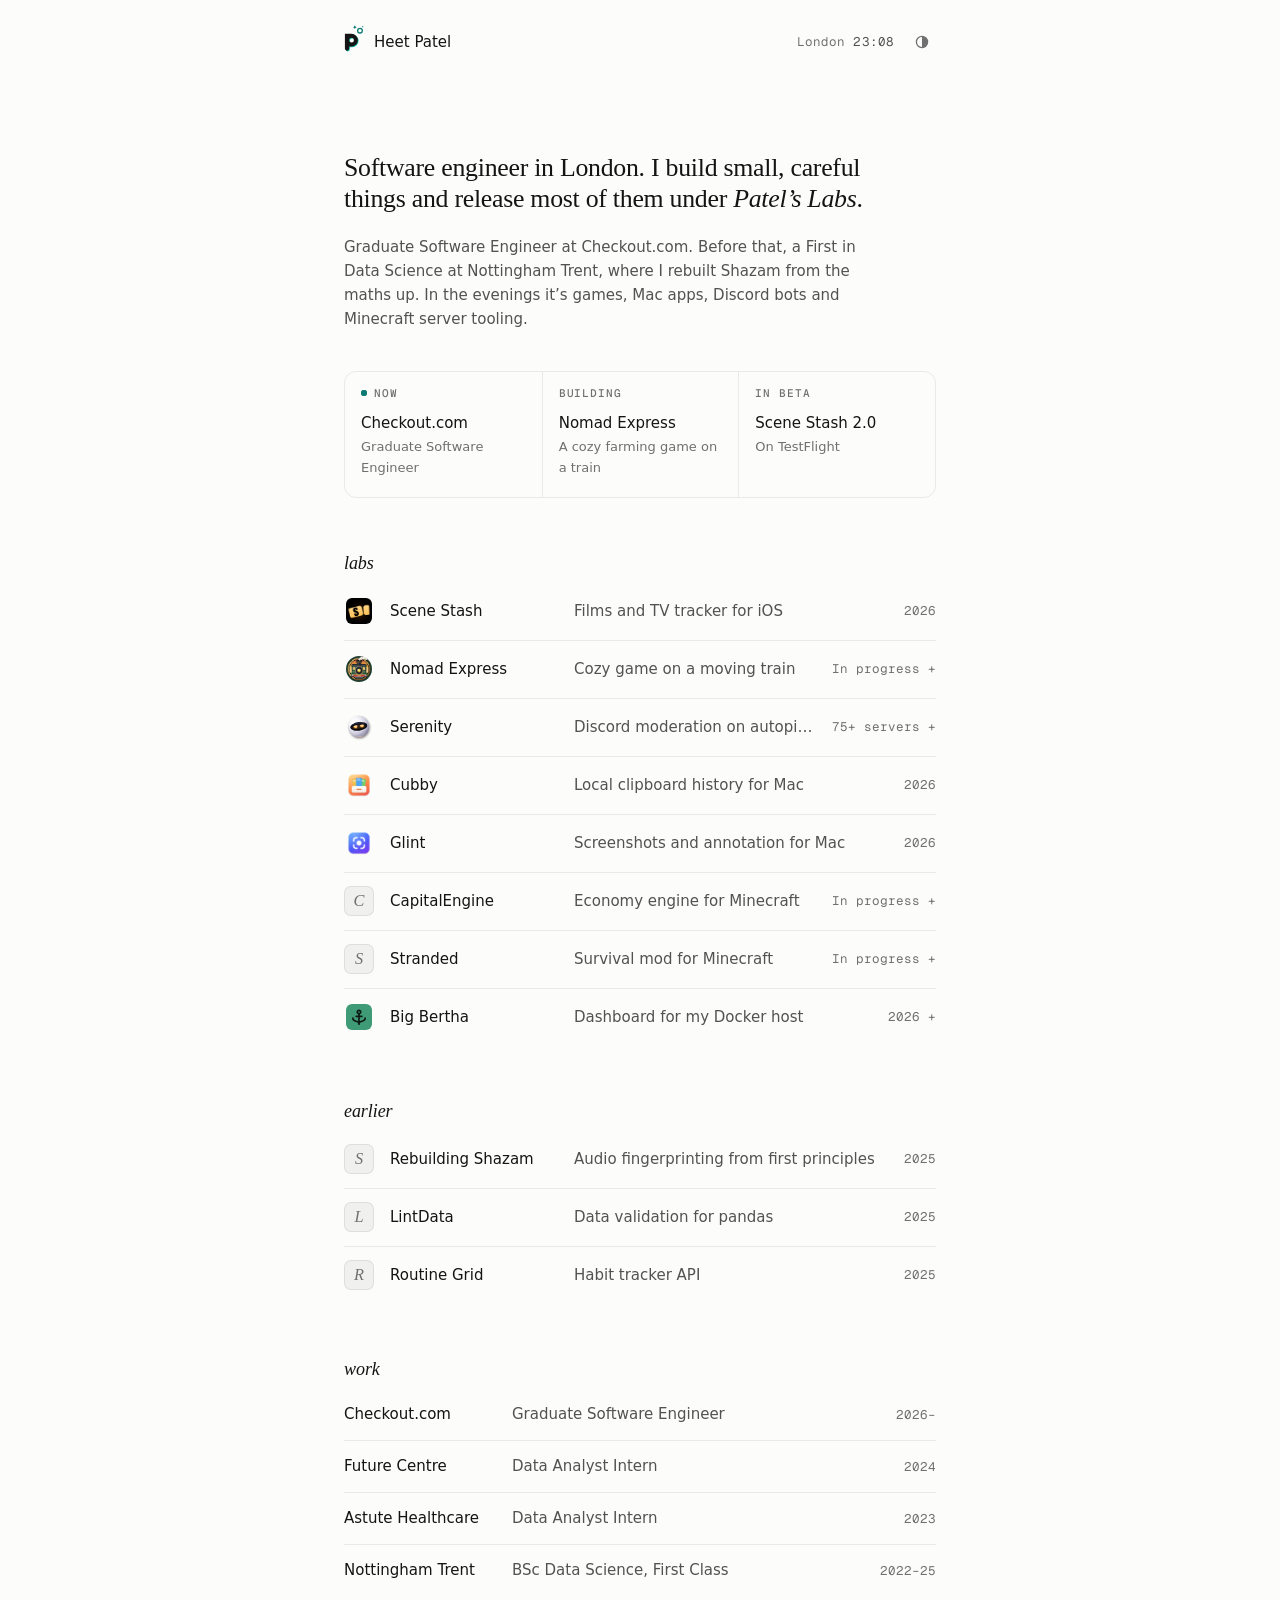
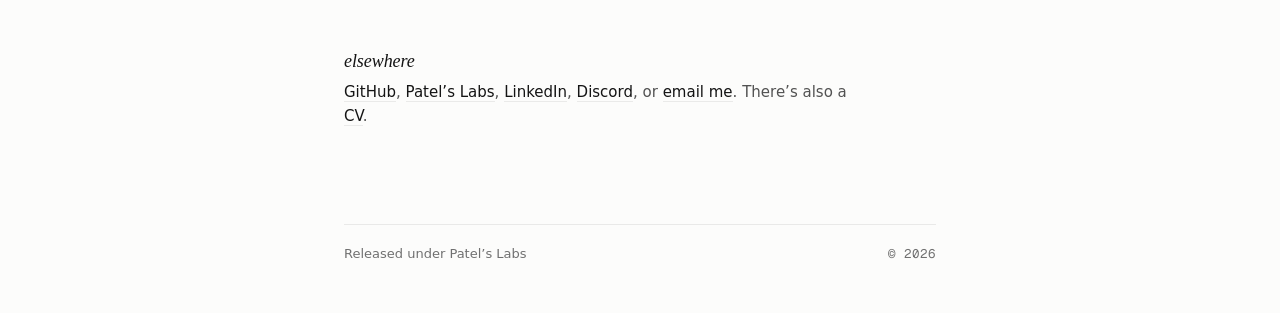
==== index.html @ 7ab48554 "Initial site: new patelheet.com design" ====
<!doctype html>
<html lang="en">
<head>
  <meta charset="utf-8">
  <meta name="viewport" content="width=device-width, initial-scale=1">
  <title>Heet Patel</title>
  <meta name="description" content="Heet Patel is a software engineer in London. Graduate Software Engineer at Checkout.com; releases side projects under Patel's Labs.">
  <meta name="color-scheme" content="dark light">
  <meta name="theme-color" content="#0B0B0C" media="(prefers-color-scheme: dark)">
  <meta name="theme-color" content="#FCFCFB" media="(prefers-color-scheme: light)">
  <meta property="og:title" content="Heet Patel">
  <meta property="og:description" content="Software engineer in London. Side projects released under Patel's Labs.">
  <meta property="og:image" content="https://patelheet.com/assets/brand/og-image.png">
  <meta property="og:url" content="https://patelheet.com/">
  <meta name="twitter:card" content="summary_large_image">
  <link rel="icon" href="/assets/brand/favicon.svg" type="image/svg+xml">
  <link rel="icon" href="/assets/brand/favicon.ico" sizes="any">
  <link rel="apple-touch-icon" href="/assets/brand/apple-touch-icon.png">
  <link rel="preconnect" href="https://fonts.googleapis.com">
  <link rel="preconnect" href="https://fonts.gstatic.com" crossorigin>
  <link rel="stylesheet" href="https://fonts.googleapis.com/css2?family=Geist+Mono:wght@400;500&display=swap">
  <link rel="preconnect" href="https://api.fontshare.com" crossorigin>
  <link rel="stylesheet" href="https://api.fontshare.com/v2/css?f[]=satoshi@400,500,700&display=swap">
  <link rel="stylesheet" href="https://api.fontshare.com/v2/css?f[]=sentient@300,301,400,401&display=swap">
  <link rel="stylesheet" href="/styles.css">
  <script>
    // set theme before paint to avoid a flash
    document.documentElement.classList.add("js");
    try { const t = localStorage.getItem("theme"); if (t) document.documentElement.dataset.theme = t; } catch (e) {}
  </script>
</head>
<body>
  <a class="skip" href="#main">Skip to content</a>

  <header class="bar" data-reveal>
    <a class="id" href="/" aria-label="Heet Patel, home">
      <svg class="mark" viewBox="128 -6 326 448" aria-hidden="true">
        <path class="mark-shadow" transform="translate(12,12)" fill-rule="evenodd" d="M140,140 H250 A105,105 0 0 1 250,350 H210 V385 A35,35 0 0 1 140,385 Z M210,245 A40,40 0 1 0 290,245 A40,40 0 1 0 210,245 Z"/>
        <path class="mark-p" fill-rule="evenodd" d="M140,140 H250 A105,105 0 0 1 250,350 H210 V385 A35,35 0 0 1 140,385 Z M210,245 A40,40 0 1 0 290,245 A40,40 0 1 0 210,245 Z"/>
        <circle class="mark-ring" cx="390" cy="88" r="39"/>
        <path class="mark-spark" d="M305,0 Q311,24 335,30 Q311,36 305,60 Q299,36 275,30 Q299,24 305,0 Z"/>
        <circle class="mark-dot" cx="436" cy="22" r="10"/>
      </svg>
      <span>Heet Patel</span>
    </a>
    <div class="bar-right">
      <span class="clock" title="My local time">London <time id="clock">--:--</time></span>
      <button class="theme" id="theme" type="button" aria-label="Toggle light and dark theme">
        <svg viewBox="0 0 20 20" aria-hidden="true"><circle cx="10" cy="10" r="7"/><path d="M10 3 A7 7 0 0 1 10 17 Z"/></svg>
      </button>
    </div>
  </header>

  <main id="main">
    <section class="intro">
      <h1 data-reveal>Software engineer in London. I build small, careful things and release most of them under <em>Patel&rsquo;s Labs</em>.</h1>
      <p data-reveal>Graduate Software Engineer at Checkout.com. Before that, a First in Data Science at Nottingham Trent, where I rebuilt Shazam from the maths up. In the evenings it&rsquo;s games, Mac apps, Discord bots and Minecraft server tooling.</p>
    </section>

    <section class="tiles" aria-label="Right now" data-reveal>
      <div class="tile">
        <span class="label"><span class="pulse" aria-hidden="true"></span>Now</span>
        <span class="value">Checkout.com</span>
        <span class="sub">Graduate Software Engineer</span>
      </div>
      <div class="tile">
        <span class="label">Building</span>
        <span class="value">Nomad Express</span>
        <span class="sub">A cozy farming game on a train</span>
      </div>
      <div class="tile">
        <span class="label">In beta</span>
        <span class="value">Scene Stash 2.0</span>
        <span class="sub">On TestFlight</span>
      </div>
    </section>

    <section aria-labelledby="labs-h">
      <h2 id="labs-h" data-reveal>labs</h2>
      <ul class="rows" data-reveal>
        <li><a class="row" href="https://github.com/Patels-Labs/scene-stash" data-desc="iOS app for tracking films and shows. Movie nights, a year in review, widgets, synced through iCloud." data-stack="Swift · SwiftUI · CloudKit · WidgetKit">
          <span class="thumb"><img src="/assets/work/scene-stash.png" alt="" loading="lazy" decoding="async"></span><span class="name">Scene Stash</span><span class="what">Films and TV tracker for iOS</span><span class="meta">2026</span></a></li>
        <li><div class="row" data-desc="A pixel-art farming and cooking game set on a moving train. Procedurally generated world, a modular train base, a reputation economy." data-stack="Java · libGDX">
          <span class="thumb px"><img src="/assets/work/nomad-express.png" alt="" loading="lazy" decoding="async"></span><span class="name">Nomad Express</span><span class="what">Cozy game on a moving train</span><span class="meta">In progress</span></div></li>
        <li><div class="row" data-desc="Started as a bot that sets slowmode from channel activity, grew into a moderation platform with cases, tickets and an audit log. Runs in 75+ servers." data-stack="Python · Postgres · Docker · Grafana">
          <span class="thumb"><img src="/assets/work/serenity.svg" alt="" loading="lazy" decoding="async"></span><span class="name">Serenity</span><span class="what">Discord moderation on autopilot</span><span class="meta">75+ servers</span></div></li>
        <li><a class="row" href="https://github.com/Patels-Labs/cubby" data-desc="Clipboard history for macOS that never leaves your machine. A drawer on Shift-Cmd-V, pinboards, search, and a link cleaner that strips trackers." data-stack="Swift · macOS">
          <span class="thumb"><img src="/assets/work/cubby.png" alt="" loading="lazy" decoding="async"></span><span class="name">Cubby</span><span class="what">Local clipboard history for Mac</span><span class="meta">2026</span></a></li>
        <li><a class="row" href="https://github.com/Patels-Labs/glint" data-desc="Screenshot tool for macOS with an annotation editor, device frames, social-post mockups and code cards. Everything stays local." data-stack="Swift · macOS">
          <span class="thumb"><img src="/assets/work/glint.png" alt="" loading="lazy" decoding="async"></span><span class="name">Glint</span><span class="what">Screenshots and annotation for Mac</span><span class="meta">2026</span></a></li>
        <li><div class="row" data-desc="A modular economy for Paper servers built on a double-entry ledger, with a market module and an economy simulator to tune it before players do." data-stack="Java · Gradle">
          <span class="thumb blank" aria-hidden="true">C</span><span class="name">CapitalEngine</span><span class="what">Economy engine for Minecraft</span><span class="meta">In progress</span></div></li>
        <li><div class="row" data-desc="A NeoForge survival mod made for friends: stranded on a cold island, managing water, food, warmth, injuries, wildlife and seasons." data-stack="Java · NeoForge · GeckoLib">
          <span class="thumb blank" aria-hidden="true">S</span><span class="name">Stranded</span><span class="what">Survival mod for Minecraft</span><span class="meta">In progress</span></div></li>
        <li><div class="row" data-desc="Self-hosted replacement for Portainer and Dozzle: a map of stacks and containers, combined logs, and a compose editor that redeploys." data-stack="Go · React · TypeScript">
          <span class="thumb"><img src="/assets/work/big-bertha.svg" alt="" loading="lazy" decoding="async"></span><span class="name">Big Bertha</span><span class="what">Dashboard for my Docker host</span><span class="meta">2026</span></div></li>
      </ul>
    </section>

    <section aria-labelledby="earlier-h">
      <h2 id="earlier-h" data-reveal>earlier</h2>
      <ul class="rows" data-reveal>
        <li><a class="row" href="https://github.com/Patels-Labs/Reverse-Engineering-Shazam" data-desc="Dissertation that took audio fingerprinting apart and rebuilt it: spectrograms, constellation maps, combinatorial hashing. Matches in under eight seconds on a laptop. Best Mathematics Project, NTU." data-stack="Python · NumPy · Librosa">
          <span class="thumb blank" aria-hidden="true">S</span><span class="name">Rebuilding Shazam</span><span class="what">Audio fingerprinting from first principles</span><span class="meta">2025</span></a></li>
        <li><a class="row" href="https://github.com/patelheet30/LintData" data-desc="One-line validation for pandas DataFrames: missing rows, duplicates and quiet anomalies, caught before they reach a model. Released to PyPI from GitHub Actions." data-stack="Python · pandas">
          <span class="thumb blank" aria-hidden="true">L</span><span class="name">LintData</span><span class="what">Data validation for pandas</span><span class="meta">2025</span></a></li>
        <li><a class="row" href="https://github.com/patelheet30/routine-grid-api" data-desc="Habit tracking API for yes/no and timed habits, with JWT auth and CSV and JSON export." data-stack="Django REST · PostgreSQL">
          <span class="thumb blank" aria-hidden="true">R</span><span class="name">Routine Grid</span><span class="what">Habit tracker API</span><span class="meta">2025</span></a></li>
      </ul>
    </section>

    <section aria-labelledby="work-h">
      <h2 id="work-h" data-reveal>work</h2>
      <ul class="rows plain" data-reveal>
        <li class="row"><span class="name">Checkout.com</span><span class="what">Graduate Software Engineer</span><span class="meta">2026&ndash;</span></li>
        <li class="row"><span class="name">Future Centre</span><span class="what">Data Analyst Intern</span><span class="meta">2024</span></li>
        <li class="row"><span class="name">Astute Healthcare</span><span class="what">Data Analyst Intern</span><span class="meta">2023</span></li>
        <li class="row"><span class="name">Nottingham Trent</span><span class="what">BSc Data Science, First Class</span><span class="meta">2022&ndash;25</span></li>
      </ul>
    </section>

    <section aria-labelledby="else-h">
      <h2 id="else-h" data-reveal>elsewhere</h2>
      <p class="links" data-reveal>
        <a class="u" href="https://github.com/patelheet30">GitHub</a>,
        <a class="u" href="https://github.com/Patels-Labs">Patel&rsquo;s Labs</a>,
        <a class="u" href="https://www.linkedin.com/in/patelheet30">LinkedIn</a>,
        <a class="u" href="https://discord.gg/GSHQdQNszP">Discord</a>, or
        <a class="u copy" id="copy" href="mailto:heetkpatel30@gmail.com" data-email="heetkpatel30@gmail.com"><span class="copy-label">email me</span></a>.
        There&rsquo;s also a <a class="u" href="/HEET_PATEL_CV.pdf">CV</a>.
      </p>
    </section>
  </main>

  <footer class="foot" data-reveal>
    <span>Released under Patel&rsquo;s Labs</span>
    <span class="mono">&copy; <span id="year">2026</span></span>
  </footer>

  <div class="peek" id="peek" aria-hidden="true"><p class="peek-desc"></p><p class="peek-stack"></p></div>
  <script src="/script.js" defer></script>
</body>
</html>
---- styles.css ----
/* Heet Patel — patelheet.com
   Near-black / near-white neutrals; the Patel's Labs teal only lives in the logo and the status dot. */

:root {
  --bg: #0B0B0C;
  --surface: #151516;
  --ink: #EDEDEC;
  --ink-2: #A3A3A3;
  --ink-3: #8A8A8A;
  --line: rgba(237, 237, 236, 0.08);
  --hover: rgba(237, 237, 236, 0.04);
  --thumb-bg: #1A1A1B;
  --accent: #19B8A6;
  --shadow-p: #0E7C74;
  --mark: #EDEDEC;
  --spark: #6FF5DC;

  --sans: "Satoshi", "Helvetica Neue", system-ui, sans-serif;
  --serif: "Sentient", "Iowan Old Style", Georgia, serif;
  --mono: "Geist Mono", ui-monospace, "SF Mono", Menlo, monospace;
  --serif-size: 0.86;
  --ease: cubic-bezier(0.16, 1, 0.3, 1);
  --ease-io: cubic-bezier(0.65, 0, 0.35, 1);
  color-scheme: dark;
}

:root[data-theme="light"] {
  --bg: #FCFCFB;
  --surface: #FFFFFF;
  --ink: #141414;
  --ink-2: #525252;
  --ink-3: #707070;
  --line: rgba(20, 20, 20, 0.08);
  --hover: rgba(20, 20, 20, 0.03);
  --thumb-bg: #F0F0EF;
  --accent: #0E7C74;
  --shadow-p: #19B8A6;
  --mark: #141414;
  --spark: #0E7C74;
  color-scheme: light;
}

@media (prefers-color-scheme: light) {
  :root:not([data-theme="dark"]) {
    --bg: #FCFCFB;
    --surface: #FFFFFF;
    --ink: #141414;
    --ink-2: #525252;
    --ink-3: #707070;
    --line: rgba(20, 20, 20, 0.08);
    --hover: rgba(20, 20, 20, 0.03);
    --thumb-bg: #F0F0EF;
    --accent: #0E7C74;
    --shadow-p: #19B8A6;
    --mark: #141414;
    --spark: #0E7C74;
    color-scheme: light;
  }
}

*, *::before, *::after { box-sizing: border-box; }
html { -webkit-text-size-adjust: 100%; }
body {
  margin: 0;
  background: var(--bg);
  color: var(--ink-2);
  font: 400 15px/1.6 var(--sans);
  -webkit-font-smoothing: antialiased;
  text-rendering: optimizeLegibility;
  font-feature-settings: "ss01", "cv11";
}
::selection { background: var(--accent); color: var(--bg); }

.skip {
  position: absolute; left: 16px; top: -40px;
  background: var(--ink); color: var(--bg); padding: 6px 10px; border-radius: 6px;
  z-index: 10; transition: top 0.2s var(--ease);
}
.skip:focus { top: 12px; }

:focus-visible { outline: 2px solid var(--accent); outline-offset: 3px; border-radius: 4px; }

/* ---------- layout ---------- */
.bar, main, .foot {
  width: 100%;
  max-width: 640px;
  margin-inline: auto;
  padding-inline: 24px;
}

.bar {
  display: flex; align-items: center; justify-content: space-between;
  padding-top: 28px; padding-bottom: 8px;
}
.id {
  display: inline-flex; align-items: center; gap: 10px;
  color: var(--ink); text-decoration: none; font-weight: 500;
}
.bar-right { display: flex; align-items: center; gap: 14px; }
.clock { font: 400 12.5px/1 var(--mono); color: var(--ink-3); letter-spacing: 0.01em; }
.clock time { color: var(--ink-2); font-variant-numeric: tabular-nums; }
.clock .sep { animation: blink 2s steps(1) infinite; }
@keyframes blink { 50% { opacity: 0.25; } }

.theme {
  width: 28px; height: 28px; display: grid; place-items: center;
  background: none; border: 0; border-radius: 6px; cursor: pointer;
  color: var(--ink-3); transition: color 0.2s, background 0.2s;
}
.theme:hover { color: var(--ink); background: var(--hover); }
.theme svg { width: 16px; height: 16px; transition: transform 0.6s var(--ease); }
.theme svg circle { fill: none; stroke: currentColor; stroke-width: 1.6; }
.theme svg path { fill: currentColor; }
:root[data-theme="light"] .theme svg { transform: rotate(180deg); }

/* ---------- mark ---------- */
.mark { width: 20px; height: 27px; overflow: visible; position: relative; top: -4px; } /* centre the P (not the bubbles) on the name's caps */
.mark-p { fill: var(--mark); }
.mark-shadow { fill: var(--shadow-p); }
.mark-ring { fill: none; stroke: var(--accent); stroke-width: 22; transform-box: fill-box; transform-origin: center; }
.mark-spark, .mark-dot { fill: var(--spark); transform-box: fill-box; transform-origin: center; }

/* bubbles rise once on load, and again on hover */
.mark-ring { animation: rise 0.9s var(--ease) 0.35s backwards; }
.mark-spark { animation: twinkle 0.9s var(--ease) 0.55s backwards; }
.mark-dot { animation: rise 0.9s var(--ease) 0.7s backwards; }
@keyframes rise { from { opacity: 0; transform: translateY(60%) scale(0.4); } }
@keyframes twinkle { 0% { opacity: 0; transform: scale(0) rotate(-90deg); } }

/* ---------- intro ---------- */
.intro { padding-top: 88px; }
h1 {
  margin: 0 0 20px;
  font: 300 calc(30px * var(--serif-size)) / 1.22 var(--serif);
  letter-spacing: -0.01em;
  color: var(--ink);
  text-wrap: balance;
}
h1 em { font-style: italic; }
.intro p { margin: 0; max-width: 54ch; text-wrap: pretty; }

/* ---------- tiles ---------- */
.tiles {
  display: grid; grid-template-columns: repeat(3, 1fr);
  margin-top: 40px;
  border: 1px solid var(--line); border-radius: 12px; overflow: hidden;
}
.tile {
  display: flex; flex-direction: column; gap: 2px;
  padding: 16px 16px 18px;
  transition: background 0.3s var(--ease);
}
.tile + .tile { border-left: 1px solid var(--line); }
.tile:hover { background: var(--hover); }
.label {
  display: inline-flex; align-items: center; gap: 7px;
  font: 500 11px/1 var(--mono); text-transform: uppercase; letter-spacing: 0.08em;
  color: var(--ink-3); margin-bottom: 10px;
}
.value { color: var(--ink); font-weight: 500; }
.sub { font-size: 13px; color: var(--ink-3); }
.pulse { position: relative; width: 6px; height: 6px; border-radius: 50%; background: var(--accent); }
.pulse::after {
  content: ""; position: absolute; inset: 0; border-radius: inherit; background: var(--accent);
  animation: ping 2.4s var(--ease) infinite;
}
@keyframes ping { 70%, 100% { transform: scale(2.6); opacity: 0; } }

/* ---------- sections + rows ---------- */
section + section { margin-top: 56px; }
h2 {
  margin: 0 0 10px;
  font: italic 400 calc(21px * var(--serif-size)) / 1 var(--serif);
  color: var(--ink);
  letter-spacing: -0.005em;
}

.rows { list-style: none; margin: 0 -10px; padding: 0; }
.row {
  position: relative;
  display: grid; grid-template-columns: 9.5rem 1fr auto; gap: 0 16px; align-items: baseline;
  padding: 14.5px 10px 13.5px; border-radius: 8px; /* optical: equal space above caps and below baseline */
  color: inherit; text-decoration: none;
  transition: background 0.25s var(--ease), opacity 0.35s var(--ease);
}
.rows li + li .row::before,
.rows.plain .row + .row::before {
  content: ""; position: absolute; left: 10px; right: 10px; top: 0;
  border-top: 1px solid var(--line);
  transition: opacity 0.25s;
}
.name { color: var(--ink); font-weight: 500; }
.what { min-width: 0; overflow: hidden; text-overflow: ellipsis; white-space: nowrap; }
.meta { font: 400 12.5px/1 var(--mono); color: var(--ink-3); font-variant-numeric: tabular-nums; }

/* interactive rows: focus the hovered one, quiet the rest */
.rows:not(.plain) .row { cursor: default; }
.rows:not(.plain) a.row { cursor: pointer; }
@media (hover: hover) {
  .rows:not(.plain):hover .row:not(:hover) { opacity: 0.45; }
  .rows:not(.plain) .row:hover { background: var(--hover); }
  .rows:not(.plain) .row:hover::before,
  .rows:not(.plain) li:hover + li .row::before { opacity: 0; }
}
a.row .name::after {
  content: "\2197"; /* north-east arrow */
  display: inline-block; margin-left: 6px;
  font: 400 12px/1 var(--sans); color: var(--ink-3);
  opacity: 0; transform: translate(-4px, 3px);
  transition: opacity 0.25s var(--ease), transform 0.35s var(--ease);
}
a.row:hover .name::after, a.row:focus-visible .name::after { opacity: 1; transform: none; }

/* thumbnails: project logo, or a letter tile when there isn't one */
.rows:not(.plain):not(.bare) .row { grid-template-columns: 30px 10.5rem 1fr auto; align-items: center; }
.rows:not(.plain):not(.bare) .desc { grid-column: 2 / -1; }
.thumb { width: 30px; height: 30px; position: relative; top: -0.5px; /* undo the row's optical text offset */ display: grid; place-items: center; transition: transform 0.45s var(--ease); }
.thumb img { width: 26px; height: 26px; object-fit: contain; display: block; border-radius: 6px; }
.thumb.px img { border-radius: 50%; }
.thumb.blank {
  border-radius: 7px;
  background: var(--thumb-bg);
  box-shadow: inset 0 0 0 1px var(--line);
  font: italic 400 calc(19px * var(--serif-size)) / 1 var(--serif);
  color: var(--ink-3);
  padding-top: 1.5px; /* measured: Sentient italic caps sit ~1.3px high in their line box */
}
@media (hover: hover) {
  .rows:not(.plain) .row:hover .thumb { transform: rotate(-6deg) scale(1.12); }
}

/* inline description: tap/Enter on unlinked rows; read out for linked rows */
.desc {
  grid-column: 1 / -1;
  display: grid; grid-template-rows: 0fr; opacity: 0; visibility: hidden;
  transition: grid-template-rows 0.4s var(--ease), opacity 0.3s var(--ease), visibility 0s 0.4s;
}
.desc > span { overflow: hidden; min-height: 0; max-width: 54ch; font-size: 14px; }
.desc > span::before { content: ""; display: block; height: 8px; } /* spacer collapses with the row, unlike padding */
.desc-stack { display: block; margin-top: 6px; font: 400 12px/1.4 var(--mono); color: var(--ink-3); }
.row[aria-expanded="true"] .desc {
  grid-template-rows: 1fr; opacity: 1; visibility: visible;
  transition: grid-template-rows 0.4s var(--ease), opacity 0.3s var(--ease) 0.05s;
}
.row[aria-expanded] { cursor: pointer !important; }
.row[aria-expanded] .meta::after {
  content: "+"; display: inline-block; width: 1ch; margin-left: 8px; text-align: center;
  transition: transform 0.35s var(--ease);
}
.row[aria-expanded="true"] .meta::after { transform: rotate(45deg); }

/* ---------- links ---------- */
.links { margin: 0; max-width: 54ch; }
.u {
  color: var(--ink); text-decoration: none;
  background: linear-gradient(currentColor, currentColor) 0 100% / 0 1px no-repeat,
              linear-gradient(var(--line), var(--line)) 0 100% / 100% 1px no-repeat;
  transition: background-size 0.35s var(--ease);
  padding-bottom: 1px;
}
.u:hover, .u:focus-visible { background-size: 100% 1px, 100% 1px; }
.copy-label { display: inline-block; transition: opacity 0.2s, transform 0.3s var(--ease); }
.copy.swap .copy-label { opacity: 0; transform: translateY(-4px); }

/* ---------- footer ---------- */
.foot {
  position: relative;
  display: flex; justify-content: space-between;
  margin-top: 96px; padding-top: 20px; padding-bottom: 48px;
  font-size: 13px; color: var(--ink-3);
}
.foot::before { content: ""; position: absolute; top: 0; left: 24px; right: 24px; border-top: 1px solid var(--line); }
.mono { font-family: var(--mono); font-size: 12.5px; }

/* ---------- hover preview card ---------- */
.peek {
  position: fixed; left: 0; top: 0; z-index: 20;
  width: 280px; padding: 14px 16px;
  background: var(--surface);
  border: 1px solid var(--line); border-radius: 10px;
  box-shadow: 0 12px 32px -12px rgba(0, 0, 0, 0.35);
  pointer-events: none;
  opacity: 0;
  transition: opacity 0.2s var(--ease);
  will-change: transform;
}
.peek.on { opacity: 1; }
.peek p { margin: 0; }

.peek-desc { color: var(--ink); font-size: 13.5px; line-height: 1.5; }
.peek-stack { margin-top: 10px !important; font: 400 11.5px/1.4 var(--mono); color: var(--ink-3); }
@media (hover: none) { .peek { display: none; } }

/* ---------- entrance ---------- */
.js [data-reveal] { opacity: 0; transform: translateY(10px); filter: blur(4px); }
.js [data-reveal].in {
  opacity: 1; transform: none; filter: none;
  transition: opacity 0.8s var(--ease), transform 0.8s var(--ease), filter 0.8s var(--ease);
  transition-delay: calc(var(--i, 0) * 70ms);
}

/* theme switch: circular reveal from the toggle */
::view-transition-old(root), ::view-transition-new(root) { animation: none; mix-blend-mode: normal; }
::view-transition-new(root) {
  animation: reveal 0.6s var(--ease-io);
}
@keyframes reveal {
  from { clip-path: circle(0 at var(--tx, 100%) var(--ty, 0)); }
  to { clip-path: circle(var(--tr, 150vmax) at var(--tx, 100%) var(--ty, 0)); }
}

/* ---------- small screens ---------- */
@media (max-width: 560px) {
  .bar, main, .foot { padding-inline: 20px; }
  .intro { padding-top: 56px; }
  h1 { font-size: calc(26px * var(--serif-size)); }
  .clock { display: none; }
  .tiles { grid-template-columns: 1fr; }
  .tile + .tile { border-left: 0; border-top: 1px solid var(--line); }
  .tile { padding: 14px 16px; }
  .tile .label { margin-bottom: 6px; }
  .row, .rows:not(.plain) .row { grid-template-columns: 1fr auto; gap: 2px 12px; }
  .what { grid-column: 1 / -1; grid-row: 2; white-space: normal; font-size: 14px; }
  .meta { grid-column: 2; grid-row: 1; }
  .rows:not(.plain):not(.bare) .row { grid-template-columns: 30px 1fr auto; column-gap: 12px; }
  .rows:not(.plain):not(.bare) .thumb { grid-column: 1; grid-row: 1 / 3; align-self: start; margin-top: 1px; }
  .rows:not(.plain):not(.bare) .name { grid-column: 2; grid-row: 1; }
  .rows:not(.plain):not(.bare) .what { grid-column: 2 / -1; grid-row: 2; }
  .rows:not(.plain):not(.bare) .meta { grid-column: 3; grid-row: 1; }
  .rows:not(.plain):not(.bare) .desc { grid-column: 2 / -1; grid-row: 3; }
}

@media (prefers-reduced-motion: reduce) {
  *, *::before, *::after { animation: none !important; transition: none !important; }
  .js [data-reveal] { opacity: 1; transform: none; filter: none; }
}
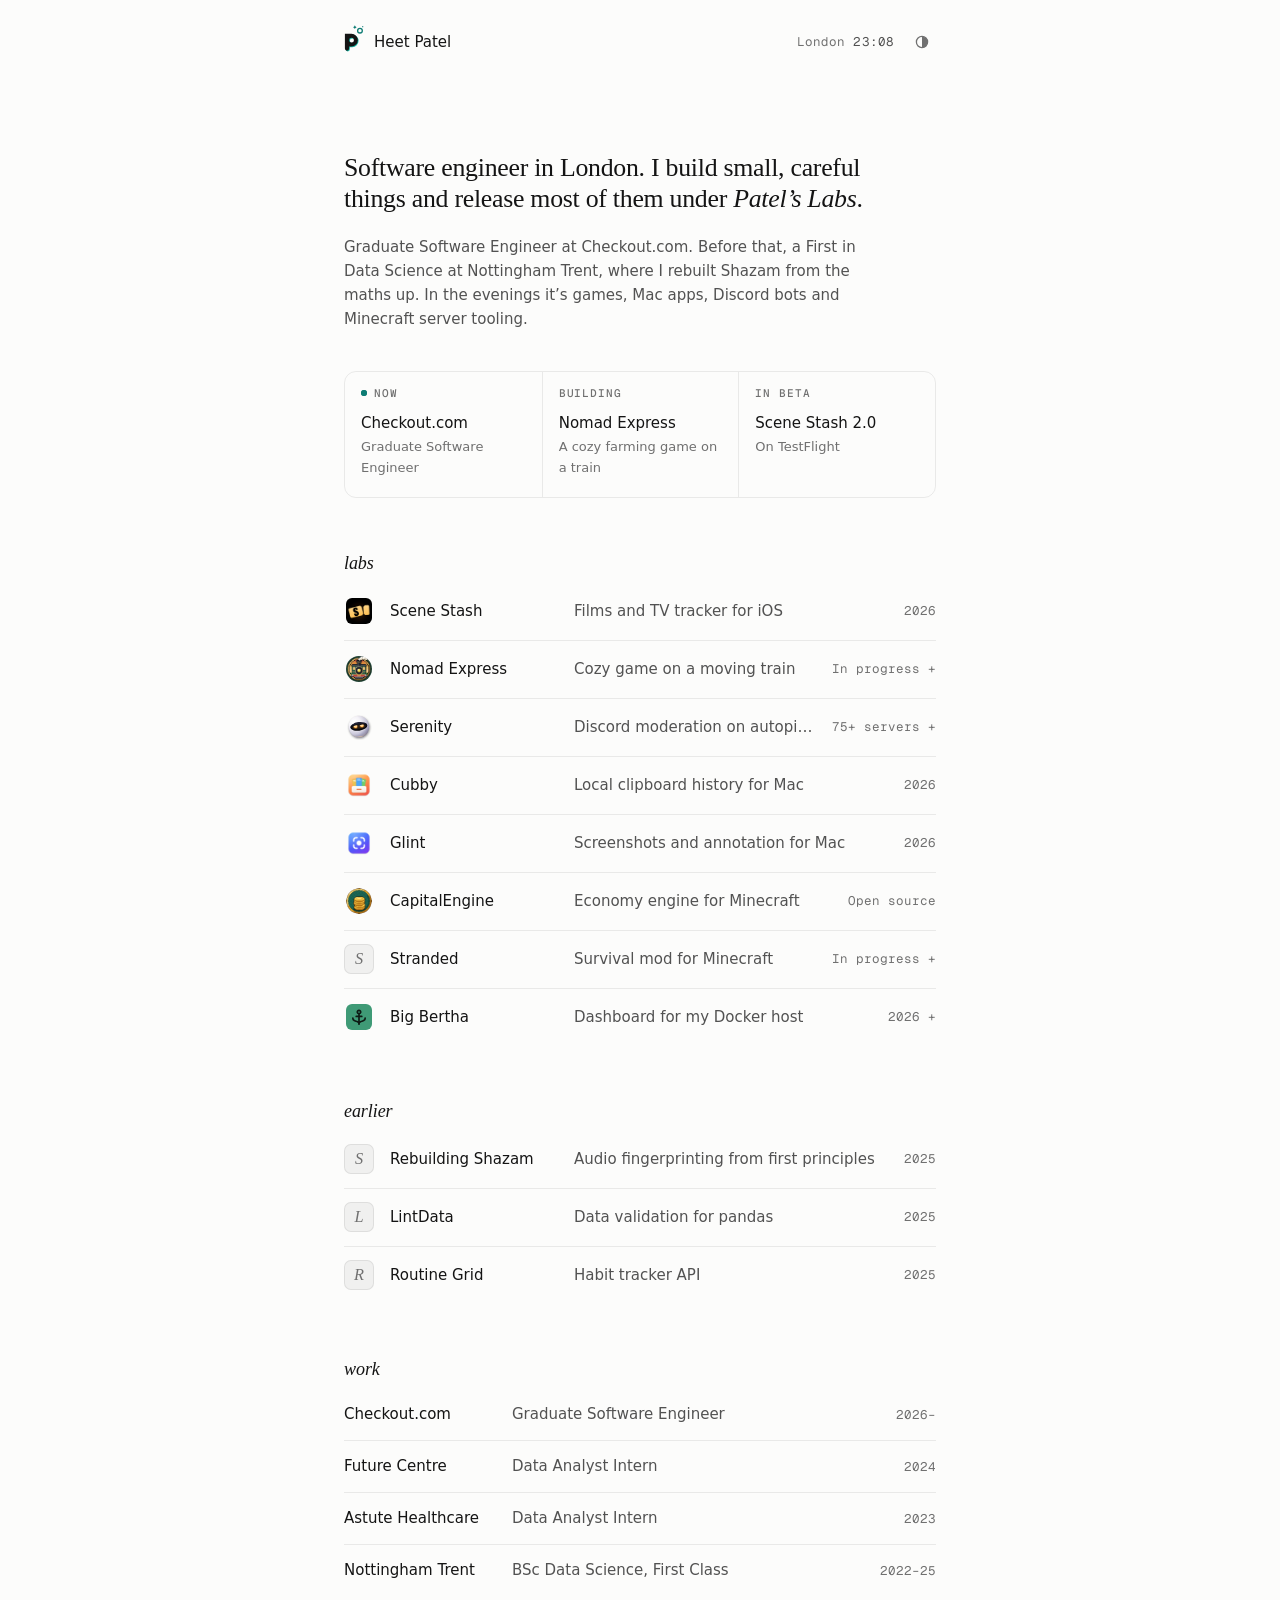
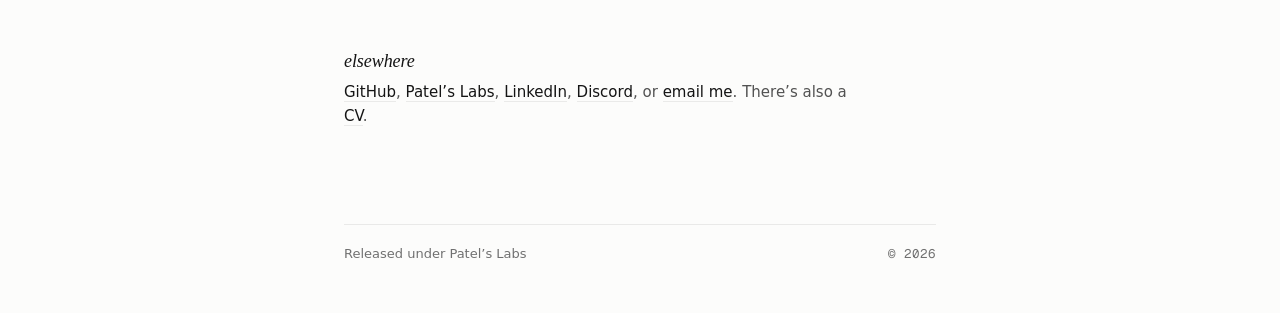
==== commit 8bef2c17: "CapitalEngine is open source: link the repo and add its logo" ====
--- a/index.html
+++ b/index.html
@@ -88,8 +88,8 @@
           <span class="thumb"><img src="/assets/work/cubby.png" alt="" loading="lazy" decoding="async"></span><span class="name">Cubby</span><span class="what">Local clipboard history for Mac</span><span class="meta">2026</span></a></li>
         <li><a class="row" href="https://github.com/Patels-Labs/glint" data-desc="Screenshot tool for macOS with an annotation editor, device frames, social-post mockups and code cards. Everything stays local." data-stack="Swift · macOS">
           <span class="thumb"><img src="/assets/work/glint.png" alt="" loading="lazy" decoding="async"></span><span class="name">Glint</span><span class="what">Screenshots and annotation for Mac</span><span class="meta">2026</span></a></li>
-        <li><div class="row" data-desc="A modular economy for Paper servers built on a double-entry ledger, with a market module and an economy simulator to tune it before players do." data-stack="Java · Gradle">
-          <span class="thumb blank" aria-hidden="true">C</span><span class="name">CapitalEngine</span><span class="what">Economy engine for Minecraft</span><span class="meta">In progress</span></div></li>
+        <li><a class="row" href="https://github.com/Patels-Labs/CapitalEngine" data-desc="A modular economy for Paper servers built on a double-entry ledger: a player market, a bank, trades and an owner dashboard, plus a simulator to tune it before players do. Open source." data-stack="Java · Gradle">
+          <span class="thumb px"><img src="/assets/work/capitalengine.png" alt="" loading="lazy" decoding="async"></span><span class="name">CapitalEngine</span><span class="what">Economy engine for Minecraft</span><span class="meta">Open source</span></a></li>
         <li><div class="row" data-desc="A NeoForge survival mod made for friends: stranded on a cold island, managing water, food, warmth, injuries, wildlife and seasons." data-stack="Java · NeoForge · GeckoLib">
           <span class="thumb blank" aria-hidden="true">S</span><span class="name">Stranded</span><span class="what">Survival mod for Minecraft</span><span class="meta">In progress</span></div></li>
         <li><div class="row" data-desc="Self-hosted replacement for Portainer and Dozzle: a map of stacks and containers, combined logs, and a compose editor that redeploys." data-stack="Go · React · TypeScript">
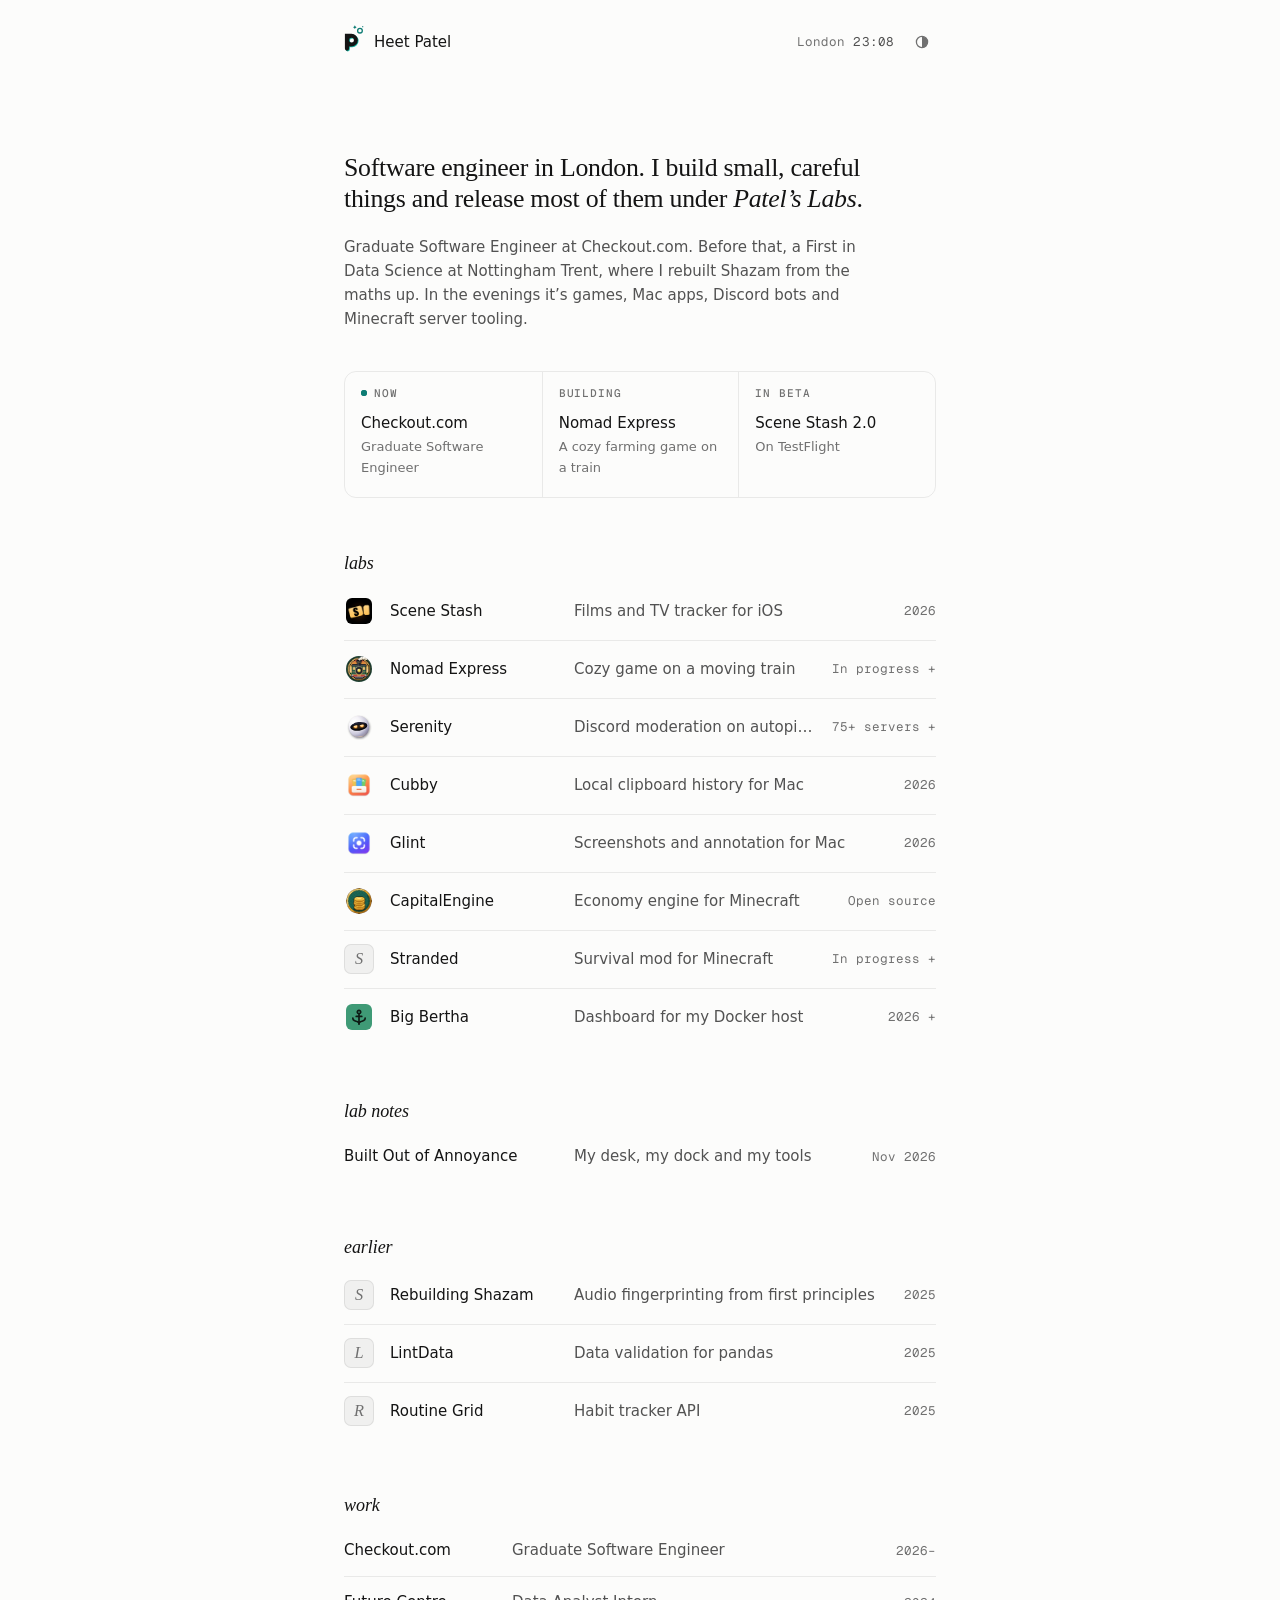
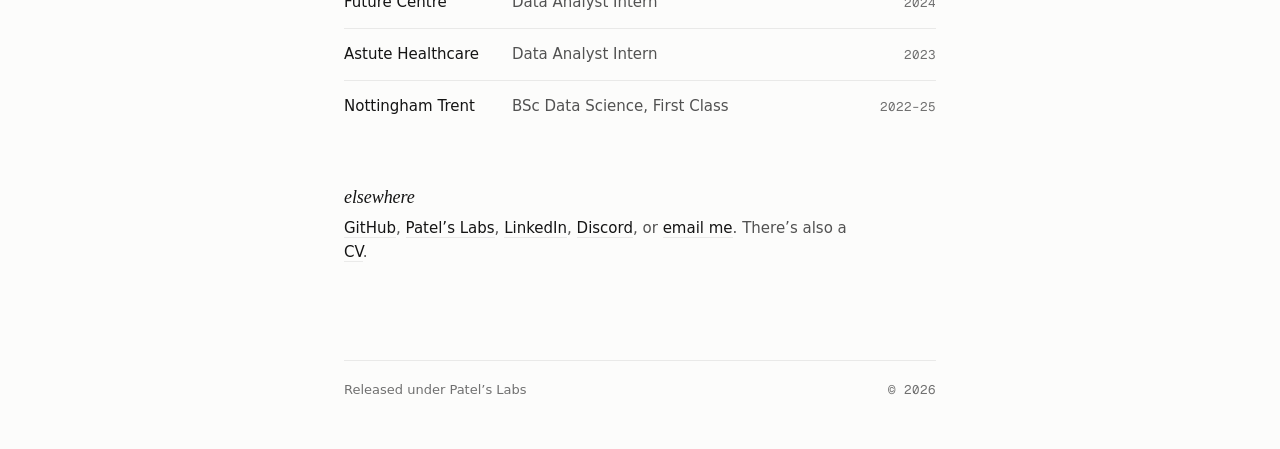
==== commit 15975103: "Add lab notes and the first post, Built Out of Annoyance" ====
--- a/index.html
+++ b/index.html
@@ -97,6 +97,14 @@
       </ul>
     </section>
 
+    <section aria-labelledby="notes-h">
+      <h2 id="notes-h" data-reveal>lab notes</h2>
+      <ul class="rows bare" data-reveal>
+        <li><a class="row" href="/lab-notes/built-out-of-annoyance/">
+          <span class="name">Built Out of Annoyance</span><span class="what">My desk, my dock and my tools</span><span class="meta">Nov 2026</span></a></li>
+      </ul>
+    </section>
+
     <section aria-labelledby="earlier-h">
       <h2 id="earlier-h" data-reveal>earlier</h2>
       <ul class="rows" data-reveal>
--- a/styles.css
+++ b/styles.css
@@ -214,6 +214,7 @@
 /* thumbnails: project logo, or a letter tile when there isn't one */
 .rows:not(.plain):not(.bare) .row { grid-template-columns: 30px 10.5rem 1fr auto; align-items: center; }
 .rows:not(.plain):not(.bare) .desc { grid-column: 2 / -1; }
+.rows.bare .row { grid-template-columns: calc(30px + 16px + 10.5rem) 1fr auto; } /* lines its text up with the labs rows */
 .thumb { width: 30px; height: 30px; position: relative; top: -0.5px; /* undo the row's optical text offset */ display: grid; place-items: center; transition: transform 0.45s var(--ease); }
 .thumb img { width: 26px; height: 26px; object-fit: contain; display: block; border-radius: 6px; }
 .thumb.px img { border-radius: 50%; }
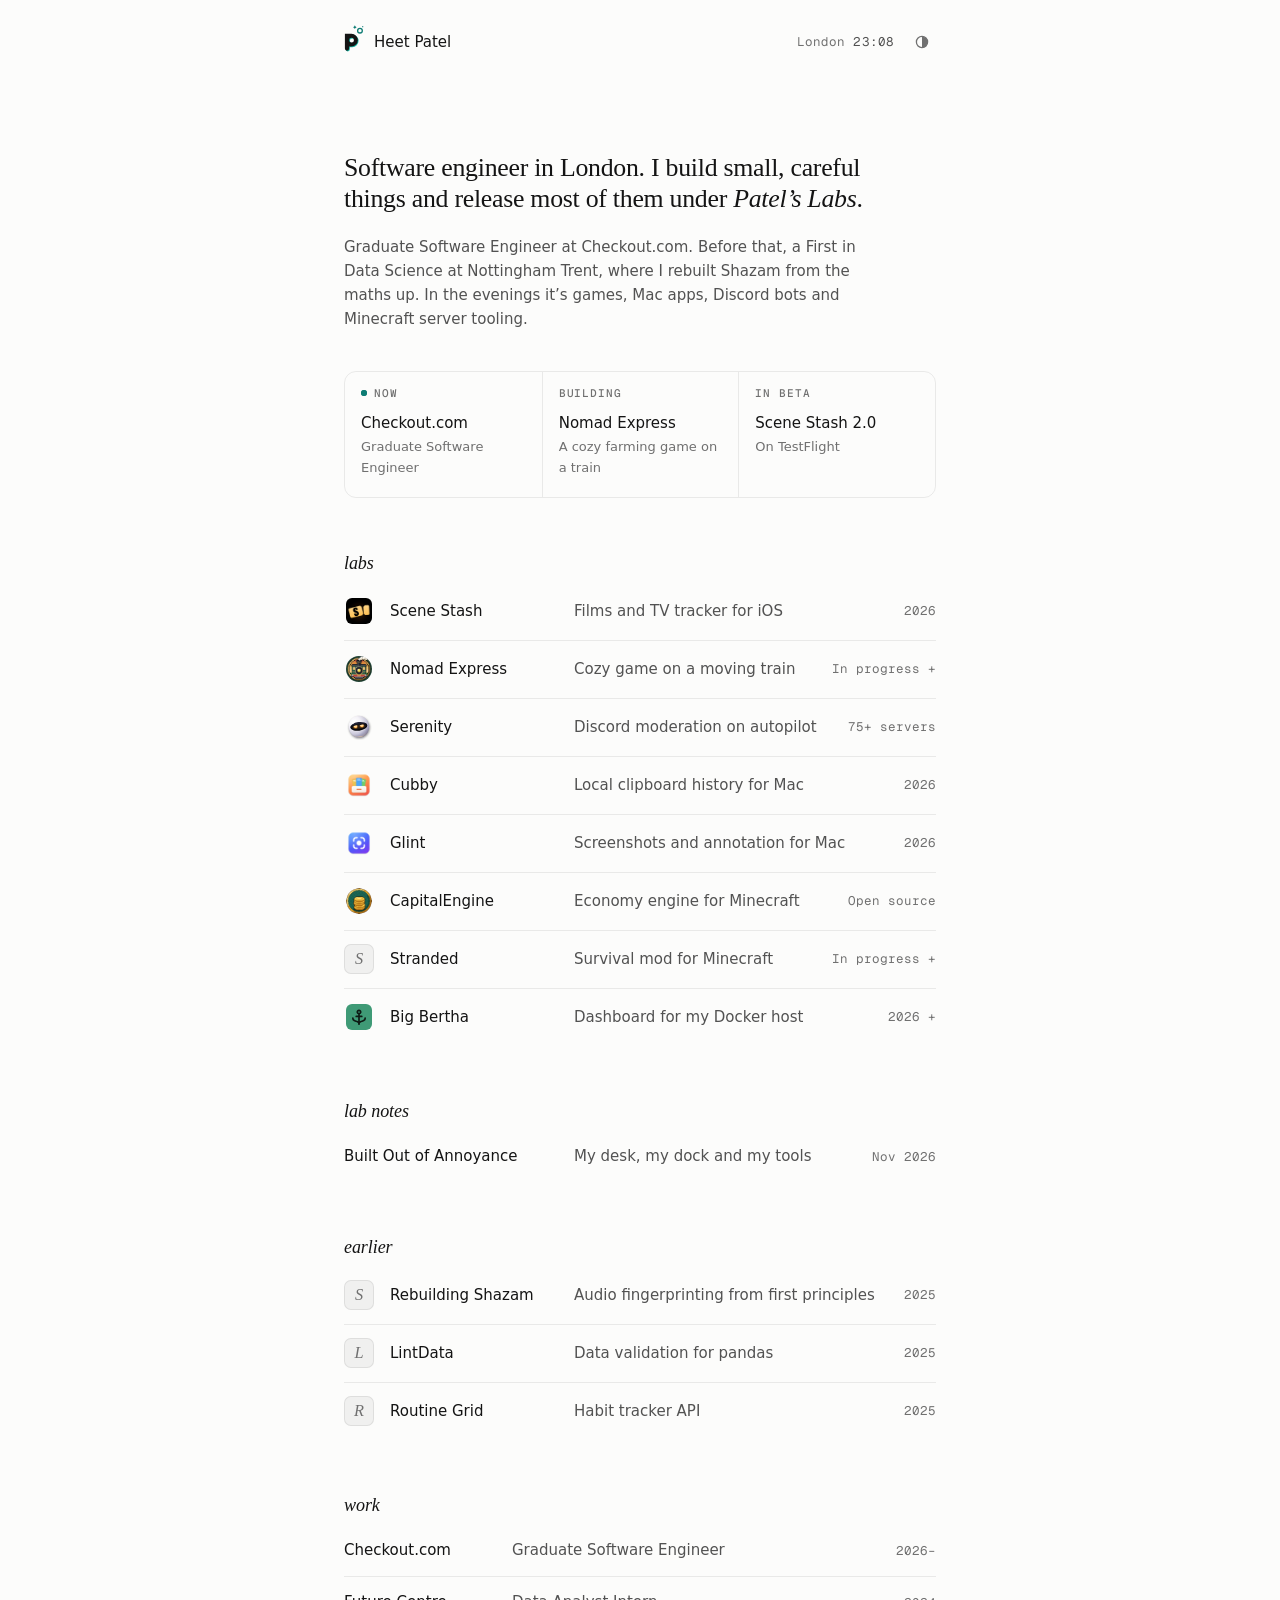
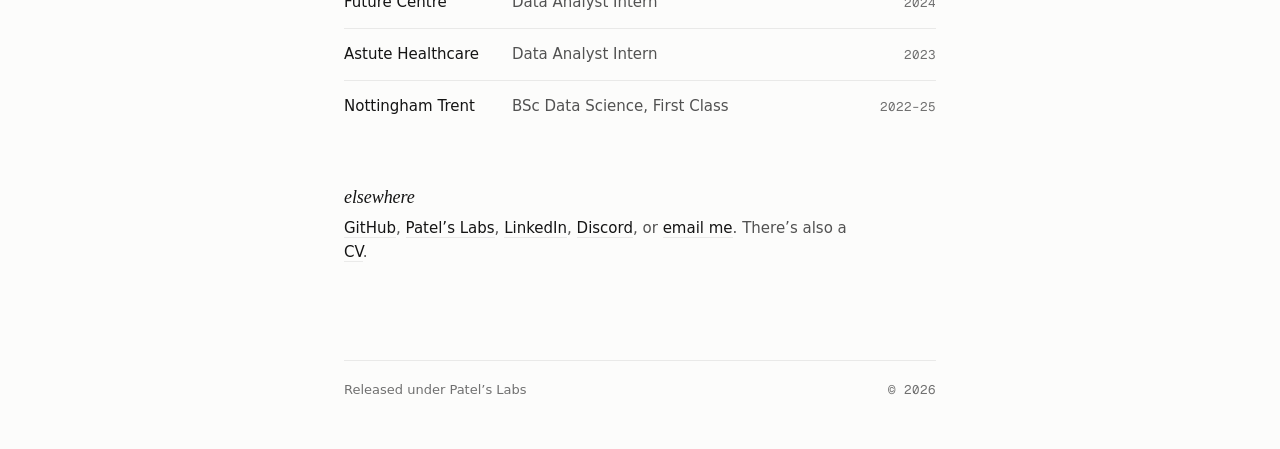
==== commit e1e78146: "Interactive desk photo, screenshot stack, smooth zoom; links for Kepler, NuPhy, Sonos, Orca, Radian," ====
--- a/index.html
+++ b/index.html
@@ -82,8 +82,8 @@
           <span class="thumb"><img src="/assets/work/scene-stash.png" alt="" loading="lazy" decoding="async"></span><span class="name">Scene Stash</span><span class="what">Films and TV tracker for iOS</span><span class="meta">2026</span></a></li>
         <li><div class="row" data-desc="A pixel-art farming and cooking game set on a moving train. Procedurally generated world, a modular train base, a reputation economy." data-stack="Java · libGDX">
           <span class="thumb px"><img src="/assets/work/nomad-express.png" alt="" loading="lazy" decoding="async"></span><span class="name">Nomad Express</span><span class="what">Cozy game on a moving train</span><span class="meta">In progress</span></div></li>
-        <li><div class="row" data-desc="Started as a bot that sets slowmode from channel activity, grew into a moderation platform with cases, tickets and an audit log. Runs in 75+ servers." data-stack="Python · Postgres · Docker · Grafana">
-          <span class="thumb"><img src="/assets/work/serenity.svg" alt="" loading="lazy" decoding="async"></span><span class="name">Serenity</span><span class="what">Discord moderation on autopilot</span><span class="meta">75+ servers</span></div></li>
+        <li><a class="row" href="https://serenitybot.app" data-desc="Started as a bot that sets slowmode from channel activity, grew into a moderation platform with cases, tickets and an audit log. Runs in 75+ servers." data-stack="Python · Postgres · Docker · Grafana">
+          <span class="thumb"><img src="/assets/work/serenity.svg" alt="" loading="lazy" decoding="async"></span><span class="name">Serenity</span><span class="what">Discord moderation on autopilot</span><span class="meta">75+ servers</span></a></li>
         <li><a class="row" href="https://github.com/Patels-Labs/cubby" data-desc="Clipboard history for macOS that never leaves your machine. A drawer on Shift-Cmd-V, pinboards, search, and a link cleaner that strips trackers." data-stack="Swift · macOS">
           <span class="thumb"><img src="/assets/work/cubby.png" alt="" loading="lazy" decoding="async"></span><span class="name">Cubby</span><span class="what">Local clipboard history for Mac</span><span class="meta">2026</span></a></li>
         <li><a class="row" href="https://github.com/Patels-Labs/glint" data-desc="Screenshot tool for macOS with an annotation editor, device frames, social-post mockups and code cards. Everything stays local." data-stack="Swift · macOS">
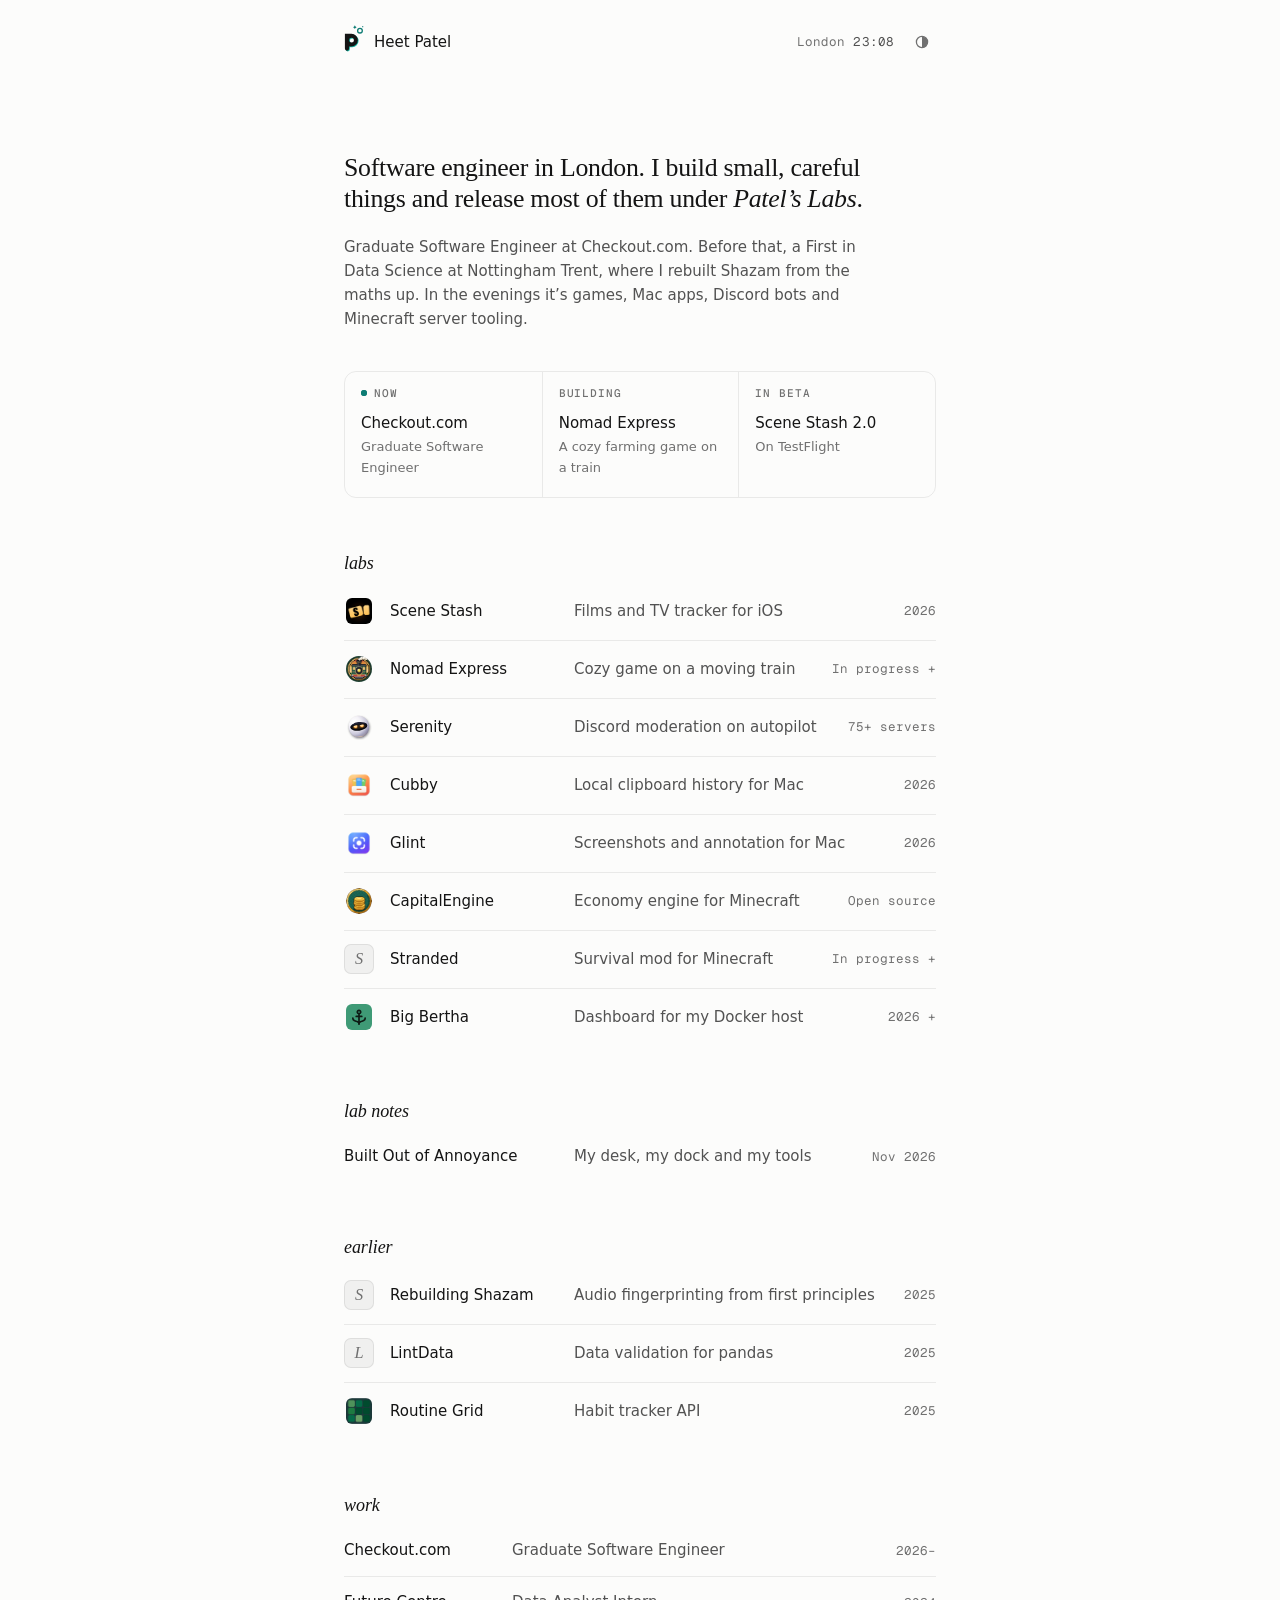
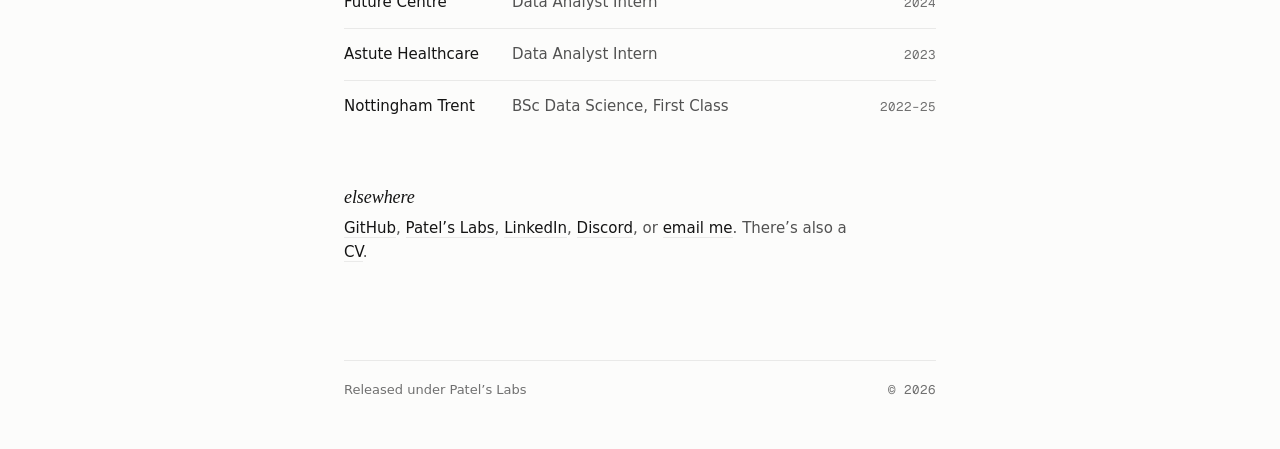
==== commit 39287817: "Open external links in a new tab; add Routine Grid logo" ====
--- a/index.html
+++ b/index.html
@@ -78,17 +78,17 @@
     <section aria-labelledby="labs-h">
       <h2 id="labs-h" data-reveal>labs</h2>
       <ul class="rows" data-reveal>
-        <li><a class="row" href="https://github.com/Patels-Labs/scene-stash" data-desc="iOS app for tracking films and shows. Movie nights, a year in review, widgets, synced through iCloud." data-stack="Swift · SwiftUI · CloudKit · WidgetKit">
+        <li><a class="row" href="https://github.com/Patels-Labs/scene-stash" data-desc="iOS app for tracking films and shows. Movie nights, a year in review, widgets, synced through iCloud." data-stack="Swift · SwiftUI · CloudKit · WidgetKit" target="_blank" rel="noopener">
           <span class="thumb"><img src="/assets/work/scene-stash.png" alt="" loading="lazy" decoding="async"></span><span class="name">Scene Stash</span><span class="what">Films and TV tracker for iOS</span><span class="meta">2026</span></a></li>
         <li><div class="row" data-desc="A pixel-art farming and cooking game set on a moving train. Procedurally generated world, a modular train base, a reputation economy." data-stack="Java · libGDX">
           <span class="thumb px"><img src="/assets/work/nomad-express.png" alt="" loading="lazy" decoding="async"></span><span class="name">Nomad Express</span><span class="what">Cozy game on a moving train</span><span class="meta">In progress</span></div></li>
-        <li><a class="row" href="https://serenitybot.app" data-desc="Started as a bot that sets slowmode from channel activity, grew into a moderation platform with cases, tickets and an audit log. Runs in 75+ servers." data-stack="Python · Postgres · Docker · Grafana">
+        <li><a class="row" href="https://serenitybot.app" data-desc="Started as a bot that sets slowmode from channel activity, grew into a moderation platform with cases, tickets and an audit log. Runs in 75+ servers." data-stack="Python · Postgres · Docker · Grafana" target="_blank" rel="noopener">
           <span class="thumb"><img src="/assets/work/serenity.svg" alt="" loading="lazy" decoding="async"></span><span class="name">Serenity</span><span class="what">Discord moderation on autopilot</span><span class="meta">75+ servers</span></a></li>
-        <li><a class="row" href="https://github.com/Patels-Labs/cubby" data-desc="Clipboard history for macOS that never leaves your machine. A drawer on Shift-Cmd-V, pinboards, search, and a link cleaner that strips trackers." data-stack="Swift · macOS">
+        <li><a class="row" href="https://github.com/Patels-Labs/cubby" data-desc="Clipboard history for macOS that never leaves your machine. A drawer on Shift-Cmd-V, pinboards, search, and a link cleaner that strips trackers." data-stack="Swift · macOS" target="_blank" rel="noopener">
           <span class="thumb"><img src="/assets/work/cubby.png" alt="" loading="lazy" decoding="async"></span><span class="name">Cubby</span><span class="what">Local clipboard history for Mac</span><span class="meta">2026</span></a></li>
-        <li><a class="row" href="https://github.com/Patels-Labs/glint" data-desc="Screenshot tool for macOS with an annotation editor, device frames, social-post mockups and code cards. Everything stays local." data-stack="Swift · macOS">
+        <li><a class="row" href="https://github.com/Patels-Labs/glint" data-desc="Screenshot tool for macOS with an annotation editor, device frames, social-post mockups and code cards. Everything stays local." data-stack="Swift · macOS" target="_blank" rel="noopener">
           <span class="thumb"><img src="/assets/work/glint.png" alt="" loading="lazy" decoding="async"></span><span class="name">Glint</span><span class="what">Screenshots and annotation for Mac</span><span class="meta">2026</span></a></li>
-        <li><a class="row" href="https://github.com/Patels-Labs/CapitalEngine" data-desc="A modular economy for Paper servers built on a double-entry ledger: a player market, a bank, trades and an owner dashboard, plus a simulator to tune it before players do. Open source." data-stack="Java · Gradle">
+        <li><a class="row" href="https://github.com/Patels-Labs/CapitalEngine" data-desc="A modular economy for Paper servers built on a double-entry ledger: a player market, a bank, trades and an owner dashboard, plus a simulator to tune it before players do. Open source." data-stack="Java · Gradle" target="_blank" rel="noopener">
           <span class="thumb px"><img src="/assets/work/capitalengine.png" alt="" loading="lazy" decoding="async"></span><span class="name">CapitalEngine</span><span class="what">Economy engine for Minecraft</span><span class="meta">Open source</span></a></li>
         <li><div class="row" data-desc="A NeoForge survival mod made for friends: stranded on a cold island, managing water, food, warmth, injuries, wildlife and seasons." data-stack="Java · NeoForge · GeckoLib">
           <span class="thumb blank" aria-hidden="true">S</span><span class="name">Stranded</span><span class="what">Survival mod for Minecraft</span><span class="meta">In progress</span></div></li>
@@ -108,12 +108,12 @@
     <section aria-labelledby="earlier-h">
       <h2 id="earlier-h" data-reveal>earlier</h2>
       <ul class="rows" data-reveal>
-        <li><a class="row" href="https://github.com/Patels-Labs/Reverse-Engineering-Shazam" data-desc="Dissertation that took audio fingerprinting apart and rebuilt it: spectrograms, constellation maps, combinatorial hashing. Matches in under eight seconds on a laptop. Best Mathematics Project, NTU." data-stack="Python · NumPy · Librosa">
+        <li><a class="row" href="https://github.com/Patels-Labs/Reverse-Engineering-Shazam" data-desc="Dissertation that took audio fingerprinting apart and rebuilt it: spectrograms, constellation maps, combinatorial hashing. Matches in under eight seconds on a laptop. Best Mathematics Project, NTU." data-stack="Python · NumPy · Librosa" target="_blank" rel="noopener">
           <span class="thumb blank" aria-hidden="true">S</span><span class="name">Rebuilding Shazam</span><span class="what">Audio fingerprinting from first principles</span><span class="meta">2025</span></a></li>
-        <li><a class="row" href="https://github.com/patelheet30/LintData" data-desc="One-line validation for pandas DataFrames: missing rows, duplicates and quiet anomalies, caught before they reach a model. Released to PyPI from GitHub Actions." data-stack="Python · pandas">
+        <li><a class="row" href="https://github.com/patelheet30/LintData" data-desc="One-line validation for pandas DataFrames: missing rows, duplicates and quiet anomalies, caught before they reach a model. Released to PyPI from GitHub Actions." data-stack="Python · pandas" target="_blank" rel="noopener">
           <span class="thumb blank" aria-hidden="true">L</span><span class="name">LintData</span><span class="what">Data validation for pandas</span><span class="meta">2025</span></a></li>
-        <li><a class="row" href="https://github.com/patelheet30/routine-grid-api" data-desc="Habit tracking API for yes/no and timed habits, with JWT auth and CSV and JSON export." data-stack="Django REST · PostgreSQL">
-          <span class="thumb blank" aria-hidden="true">R</span><span class="name">Routine Grid</span><span class="what">Habit tracker API</span><span class="meta">2025</span></a></li>
+        <li><a class="row" href="https://github.com/Patels-Labs/routine-grid-api" data-desc="Habit tracking API for yes/no and timed habits, with JWT auth and CSV and JSON export." data-stack="Django REST · PostgreSQL" target="_blank" rel="noopener">
+          <span class="thumb"><img src="/assets/work/routine-grid.png" alt="" loading="lazy" decoding="async"></span><span class="name">Routine Grid</span><span class="what">Habit tracker API</span><span class="meta">2025</span></a></li>
       </ul>
     </section>
 
@@ -130,10 +130,10 @@
     <section aria-labelledby="else-h">
       <h2 id="else-h" data-reveal>elsewhere</h2>
       <p class="links" data-reveal>
-        <a class="u" href="https://github.com/patelheet30">GitHub</a>,
-        <a class="u" href="https://github.com/Patels-Labs">Patel&rsquo;s Labs</a>,
-        <a class="u" href="https://www.linkedin.com/in/patelheet30">LinkedIn</a>,
-        <a class="u" href="https://discord.gg/GSHQdQNszP">Discord</a>, or
+        <a class="u" href="https://github.com/patelheet30" target="_blank" rel="noopener">GitHub</a>,
+        <a class="u" href="https://github.com/Patels-Labs" target="_blank" rel="noopener">Patel&rsquo;s Labs</a>,
+        <a class="u" href="https://www.linkedin.com/in/patelheet30" target="_blank" rel="noopener">LinkedIn</a>,
+        <a class="u" href="https://discord.gg/GSHQdQNszP" target="_blank" rel="noopener">Discord</a>, or
         <a class="u copy" id="copy" href="mailto:heetkpatel30@gmail.com" data-email="heetkpatel30@gmail.com"><span class="copy-label">email me</span></a>.
         There&rsquo;s also a <a class="u" href="/HEET_PATEL_CV.pdf">CV</a>.
       </p>
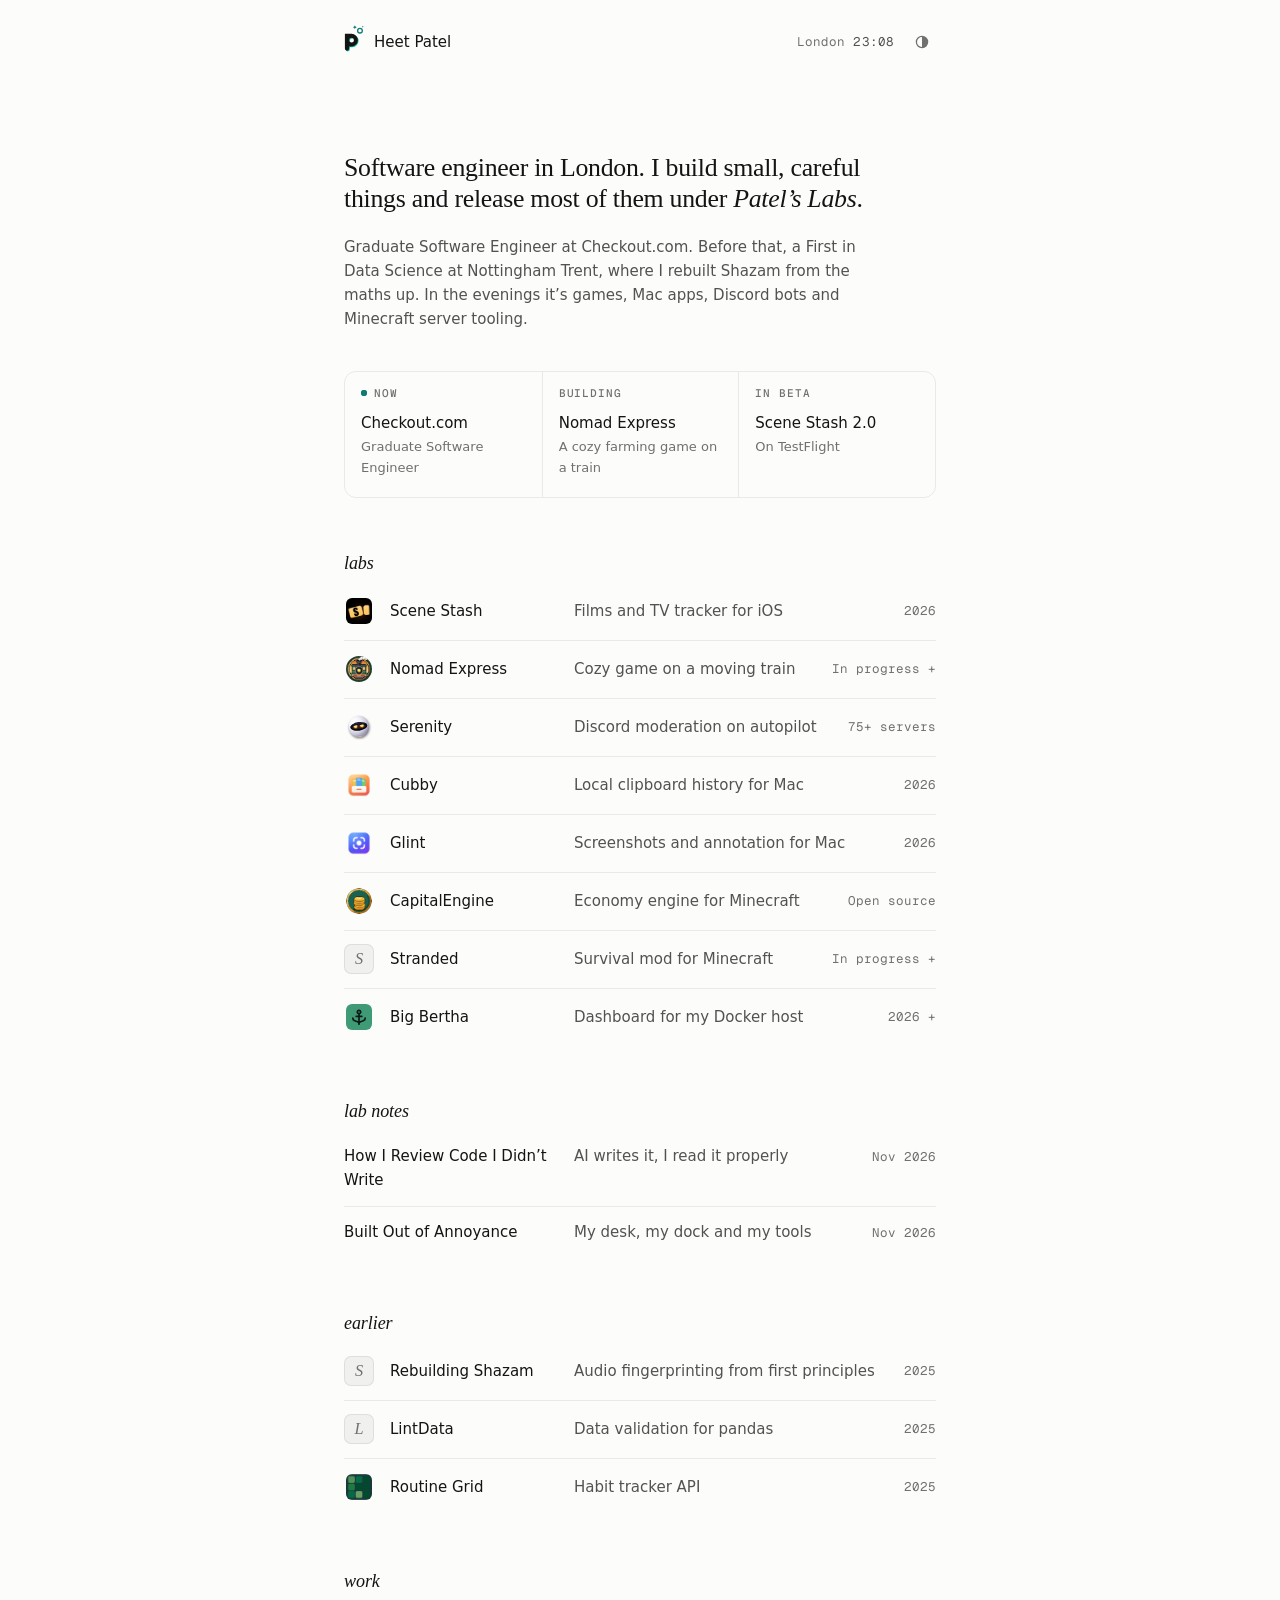
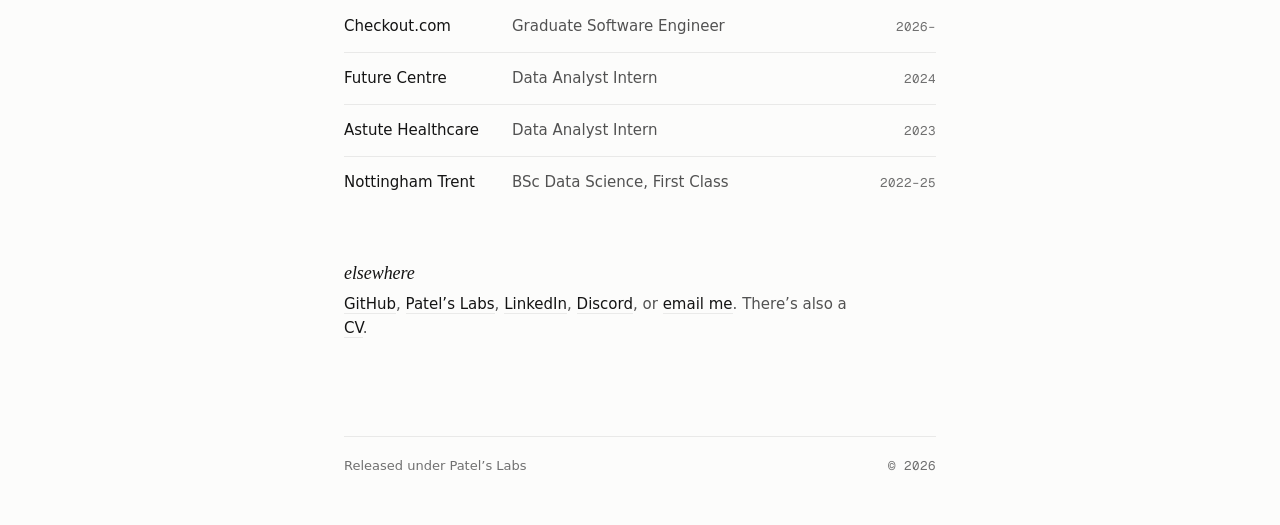
==== commit e2d2d38f: "Lab note draft: How I Review Code I Didn't Write" ====
--- a/index.html
+++ b/index.html
@@ -100,6 +100,8 @@
     <section aria-labelledby="notes-h">
       <h2 id="notes-h" data-reveal>lab notes</h2>
       <ul class="rows bare" data-reveal>
+        <li><a class="row" href="/lab-notes/reviewing-code-i-didnt-write/">
+          <span class="name">How I Review Code I Didn&rsquo;t Write</span><span class="what">AI writes it, I read it properly</span><span class="meta">Nov 2026</span></a></li>
         <li><a class="row" href="/lab-notes/built-out-of-annoyance/">
           <span class="name">Built Out of Annoyance</span><span class="what">My desk, my dock and my tools</span><span class="meta">Nov 2026</span></a></li>
       </ul>
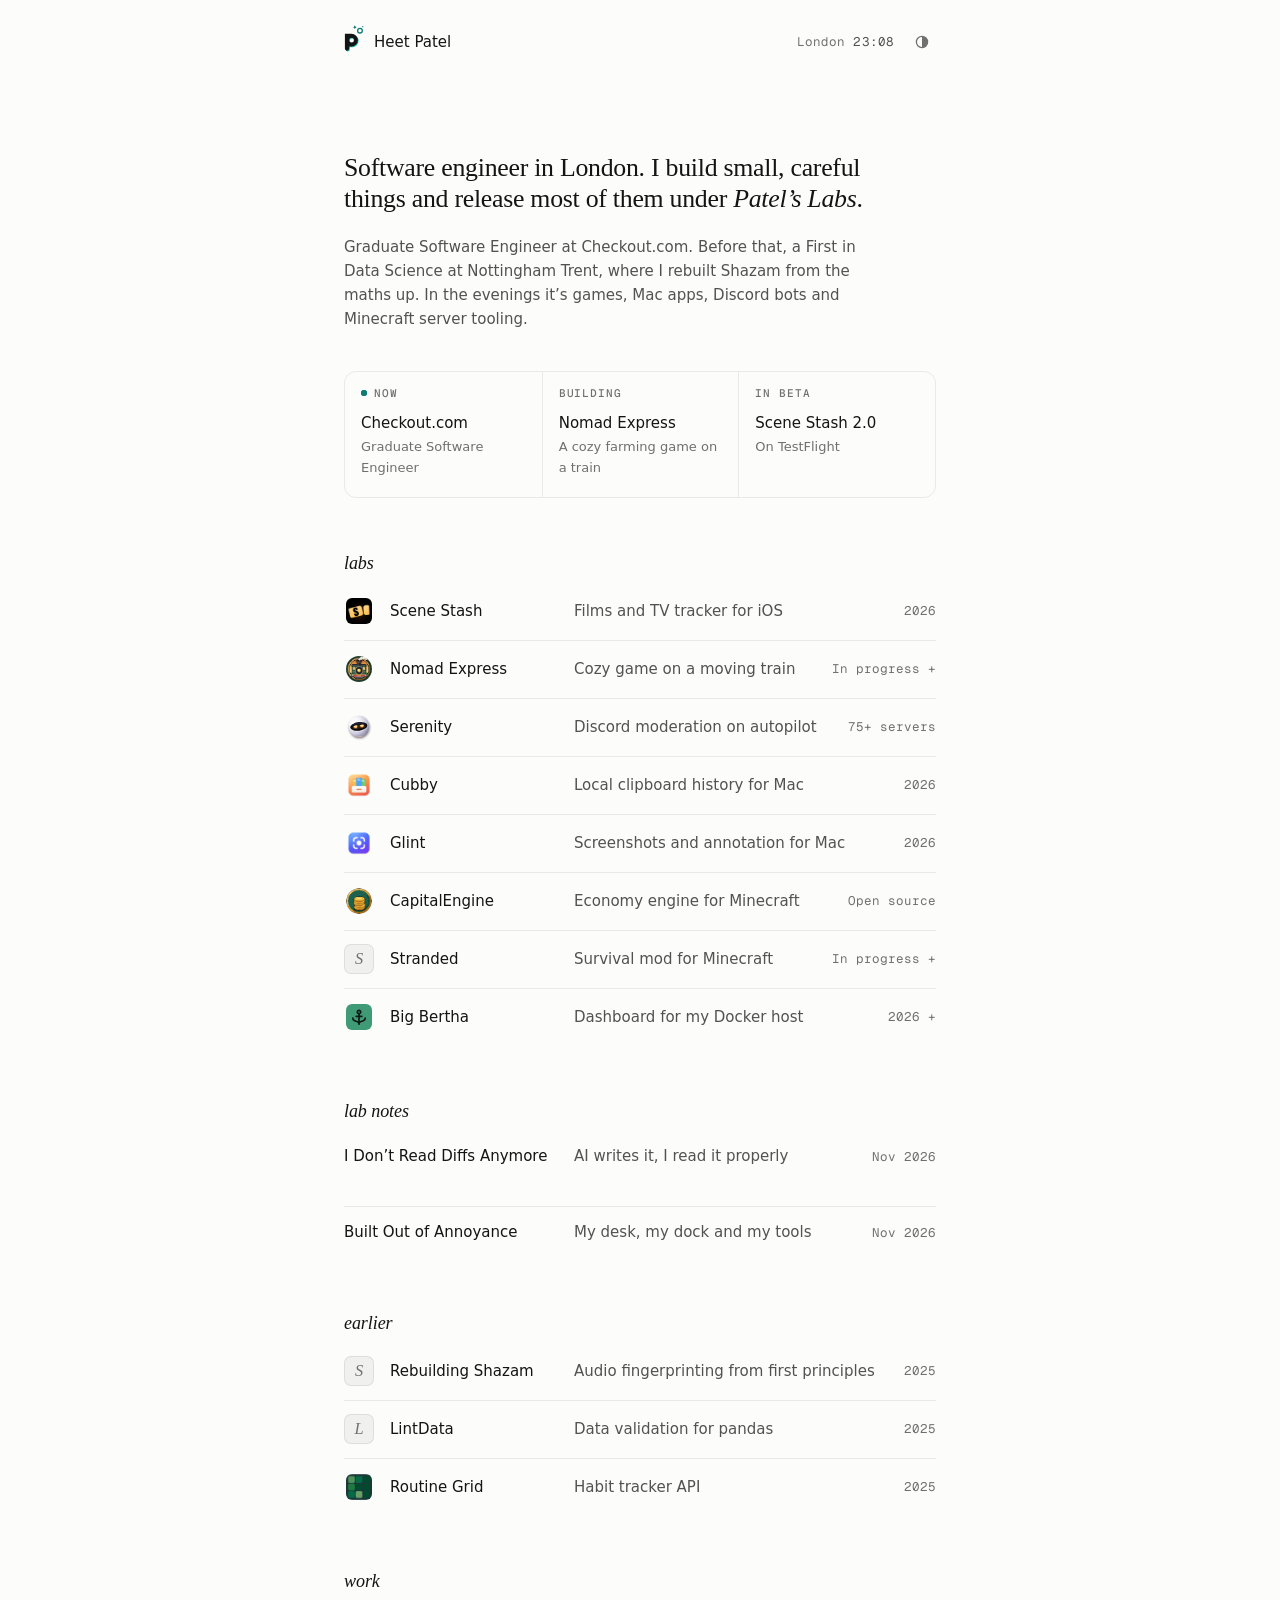
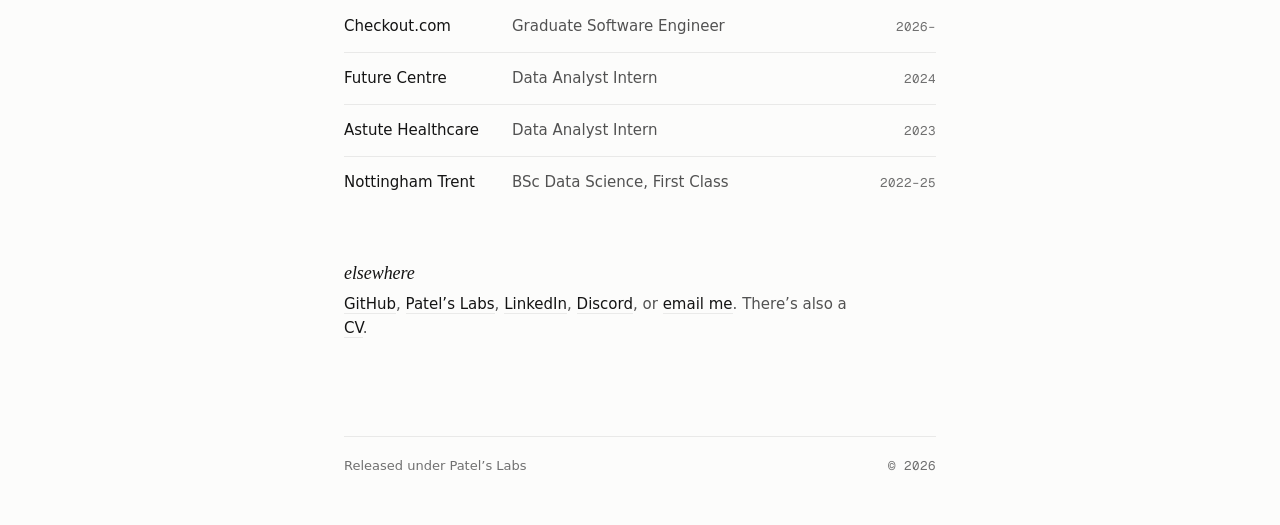
==== commit 9a0b2a74: "Retitle lab note: I Don't Read Diffs Anymore" ====
--- a/index.html
+++ b/index.html
@@ -100,8 +100,8 @@
     <section aria-labelledby="notes-h">
       <h2 id="notes-h" data-reveal>lab notes</h2>
       <ul class="rows bare" data-reveal>
-        <li><a class="row" href="/lab-notes/reviewing-code-i-didnt-write/">
-          <span class="name">How I Review Code I Didn&rsquo;t Write</span><span class="what">AI writes it, I read it properly</span><span class="meta">Nov 2026</span></a></li>
+        <li><a class="row" href="/lab-notes/i-dont-read-diffs-anymore/">
+          <span class="name">I Don&rsquo;t Read Diffs Anymore</span><span class="what">AI writes it, I read it properly</span><span class="meta">Nov 2026</span></a></li>
         <li><a class="row" href="/lab-notes/built-out-of-annoyance/">
           <span class="name">Built Out of Annoyance</span><span class="what">My desk, my dock and my tools</span><span class="meta">Nov 2026</span></a></li>
       </ul>
